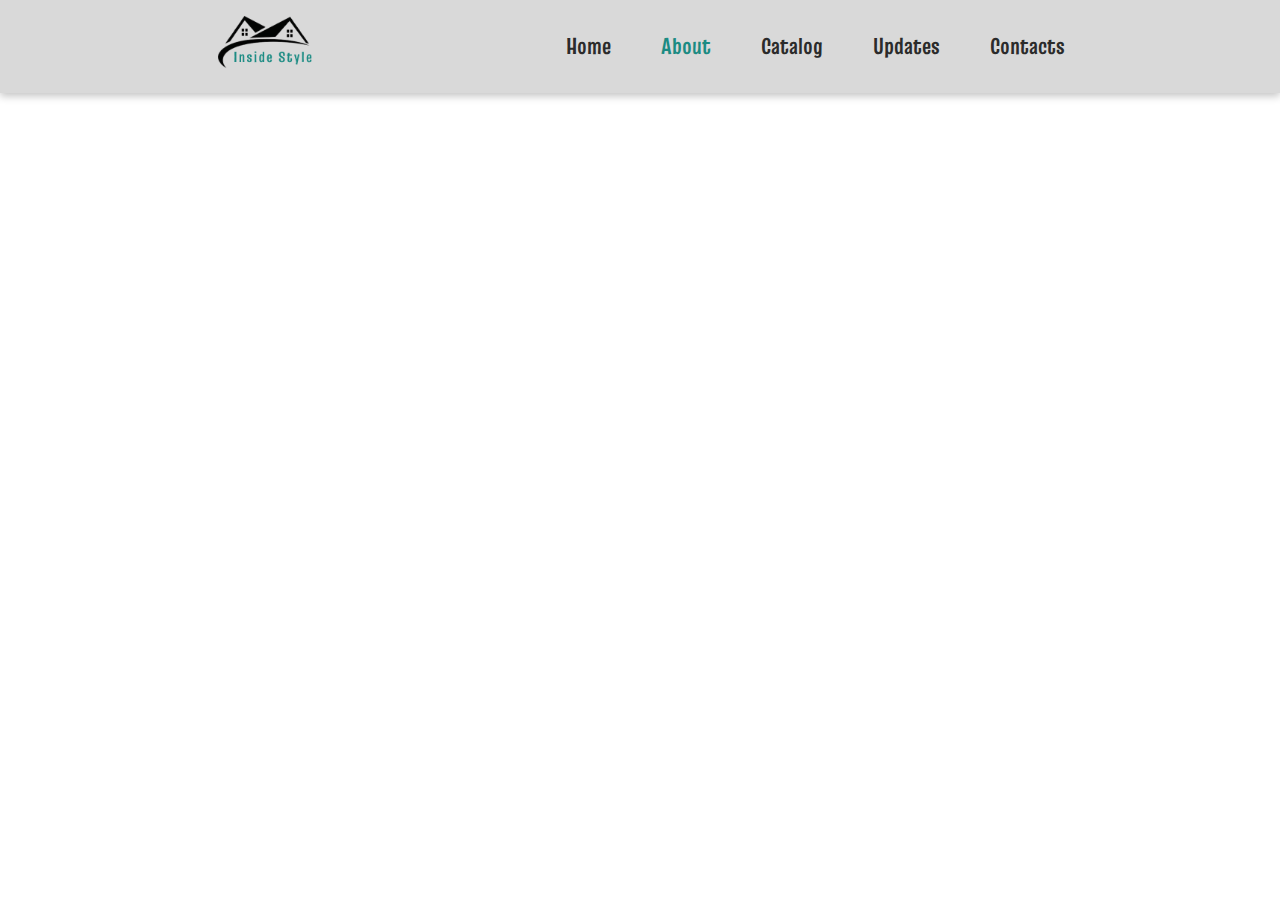
==== src/subpages/about.html @ ea39f128 "initial commit" ====
<!DOCTYPE html>
<html lang="en">
<head>
    <meta charset="UTF-8">
    <meta name="viewport" content="width=device-width, initial-scale=1.0">
    <link rel="stylesheet" href="../css/style.css">
    <link rel="preconnect" href="https://fonts.googleapis.com">
    <link rel="preconnect" href="https://fonts.gstatic.com" crossorigin>
    <link rel="shortcut icon" href="./src/img/LOGO.png">
    <link rel="stylesheet" href="https://cdnjs.cloudflare.com/ajax/libs/font-awesome/6.7.2/css/all.min.css">
    <title>Document</title>
</head>
<body>
    <!-------- HEADER ------->
    <header class="header">
        <div class="container">
            <div class="header_wrapper">
                <div class="branding">
                    <img src="../img/LOGO.png" alt="">
                </div>
                <div class="header_nav">
                    <ul>
                        <li><a href="../../index.html">Home</a></li>
                        <li><a href="about.html" class="active">About</a></li>
                        <li><a href="">Catalog</a></li>
                        <li><a href="">Updates</a></li>
                        <li><a href="">Contacts</a></li>
                    </ul>
                </div>
            </div>
        </div>
    </header>
</body>
</html>
---- src/css/style.css ----
@import url('https://fonts.googleapis.com/css2?family=Truculenta:opsz,wght@12..72,100..900&display=swap');
/* -------------RESETS------------- */
/* /Resets are used for overwriting default html tag properties/ */
:root {
    --font:"Truculenta", sans-serif;
    --dark: #2b2b2b;
    --light: #fff;
    --primary: #1b8b83;
    --secondary: #cfa584;
    --tertiary: #d9d9d9;
}
*{
    -webkit-box-sizing: border-box;
    -moz-box-sizing: border-box;
    box-sizing: border-box;
}
  *:before,
  *:after {
    -webkit-box-sizing: border-box;
    -moz-box-sizing: border-box;
    box-sizing: border-box;
}
html,
body,
div,
span,
applet,
object,
iframe,
h1,
h2,
h3,
h4,
h5,
h6,
p,
blockquote,
pre,
a,
abbr,
acronym,
address,
big,
cite,
code,
del,
dfn,
em,
font,
ins,
kbd,
q,
s,
samp,
small,
strike,
strong,
sub,
sup,
tt,
var,
dl,
dt,
dd,
ol,
ul,
li,
fieldset,
form,
label,
legend,
table,
caption,
tbody,
tfoot,
thead,
tr,
th,
td {
    border: 0;
    font-family: inherit;
    font-size: 100%;
    font-style: inherit;
    font-weight: inherit;
    margin: 0;
    outline: 0;
    padding: 0;
    vertical-align: baseline;
    scroll-behavior: smooth;
    scroll-padding-top: 5rem;
    list-style: none;
}
html {
    font-size: 62.5%;
    height: 100%;
}
body {
    color: var(--dark);
    font-family: var(--font);
    font-size: 1.6rem;
    overflow-x: hidden;
    line-height: 1.4;
    background-color: var(--brown);
}
table {
    border-collapse: collapse;
    border-spacing: 0;
}
article,
aside,
footer,
header,
nav,
section,
time {
    display: block;
}
a {
    text-decoration: none;
}
img {
    max-width: 100%;
}

.container {
    max-width: 120rem;
    padding: 0 1.5rem;
    margin: 0 auto;
}

/* ----------HEAD---------- */

.header {
    background: var(--tertiary);
    padding: 1rem 20rem;
    box-shadow: rgba(0, 0, 0, 0.24) 0px 3px 8px;
    position: relative;
}

.header img {
    width: 10rem;
}

.header .header_wrapper {
    display: flex;
    justify-content: space-between;
    align-items: center;
}


.header .header_nav ul{
    display: flex;
    gap: 5rem;
}

.header .header_nav ul li a{
    color: var(--dark);
    font-size: 2.3rem;
    font-weight: bold;
    transition: all 0.5s ease;
}

.header .header_nav ul li a:hover, 
.header .header_nav ul li .active {
    color: var(--primary);
    transition: all 0.5s ease;
}

/* ----------TOP---------- */
.top {
    background-color: var(--secondary);
    padding: 2rem 0;
    text-align: center;
}

.top  .top_text{
    color: var(--dark);
    line-height: 2rem;
}

.top .top_text small {
    font-weight: 200;
    letter-spacing: 0.5rem;
}

.top .top_text h4 {
    font-size: 2.5rem;
    font-weight: bold;
    max-width: 10rem;
    line-height: 2.5rem;
    letter-spacing: 0.5rem;
    margin: 0 auto;
}

/* ----------TOP---------- */
.homeBanner {
    padding: 5rem 0;
    background-color: var(--light);
}

.homeBanner .homeBanner_wrapper{
    display: flex;
    justify-content: space-between;
}

.homeBanner .homeBanner_text {
    max-width: 80rem;
}

.homeBanner .homeBanner_text--title li{
    font-size: 3rem;
    font-weight: bold;
}

.homeBanner .homeBanner_text--title li:first-child {
    color: var(--primary);
}

.homeBanner .homeBanner_text--title li:nth-child(2) {
    color: var(--secondary);
    margin-left: 4rem;
}

.homeBanner .homeBanner_text--title li:last-child {
    color: var(--primary);
    font-weight: 200;
}

.homeBanner .homeBanner_text--title li:last-child::before {
    content: " ";
    display: inline-block;
    background-color: var(--primary);
    height: 0.2rem;
    width: 7rem;
    position: relative;
    bottom: 1rem;
    right: 0.5rem;
}

.homeBanner .homeBanner_text p {
    margin: 2rem 0;
    max-width: 60rem;
}

.homeBanner .homeBanner_img {
    display: flex;
    gap: 3rem;
}

.homeBanner .homeBanner_img img:last-child {
    position: relative;
    top: 3rem;
}

/* ----------HOME ABOUT---------- */

.homeAbout {
    padding: 5rem 0;
    background-color: var(--dark);
    color: var(--light);
}

.homeAbout h2::before{
    content: " ";
    display: inline-block;
    background-color: var(--primary);
    height: 0.2rem;
    width: 90rem;
    position: relative;
    bottom: 1rem;
    right: 1rem;
}

.homeAbout h2 {
    font-size: 4rem;
    color: var(--primary);
    font-weight: bold;
}

.homeAbout .homeAbout_wrapper {
    display: flex;
    margin-top: 2rem;
    align-items: center;
    gap: 5rem;
}

.homeAbout .homeAbout_img {
    width: 100rem;
}

.homeAbout .homeAbout_text p {
    margin-bottom: 2rem;
}

/* ----------HOME CATALOG---------- */

.homeCatalog {
    padding: 5rem 0;
    background-color: var(--tertiary);
}

.homeCatalog h2 {
    font-size: 4rem;
    color: var(--primary);
    font-weight: bold;
}

.homeCatalog h2::after {
    content: " ";
    display: inline-block;
    background-color: var(--primary);
    height: 0.2rem;
    width: 80rem;
    position: relative;
    bottom: 1rem;
    left: 1rem;
}

.homeCatalog .homeCatalog_wrapper{
    margin-top: 2rem;
    display: flex;
    flex-wrap: wrap;
    gap: 3rem;
    justify-content: center;
}
/* ----------CTA---------- */
.cta {
    padding: 3rem;
    background-color: var(--primary);
    text-align: center;
}

.cta h3 {
    font-size: 4rem;
    font-weight: bold;
}

.cta p {
    margin: 1rem 0;
}

.footer {
    padding: 3rem 0;
    background-color: var(--dark);
    color: var(--light);
}

.footer_wrapper {
    display: flex;
    justify-content: space-between;
    align-items: center;
}

.footer_social {
    display: flex;
    gap: 2rem;
}

.footer .footer_social li a {
    color: var(--light);
    transition: all 0.5 ease;
}

.footer .footer_social li a:hover {
    color: var(--primary);
    transition: all 0.5 ease;
}

/* ----------ASSETS---------- */

.btn {
    display: inline-block;
    background-color: transparent;
    color: transparent;
    border: 1px solid transparent;
    padding: 1rem 2rem;
    border-radius: 2rem;
}

.btn-tertiary {
    background-color: var(--tertiary);
    color: var(--dark);
    font-weight: bold;
    box-shadow: rgba(0, 0, 0, 0.24) 0px 3px 8px;
}

.btn.btn-tertiary:hover{
    background-color: var(--primary);
    color: var(--light);
    transition: all 0.5s ease;
}

.card {
    background-color: var(--light);
    box-shadow: rgba(0, 0, 0, 0.24) 0px 3px 8px;
    max-width: 35rem;
}

.card img {
    width: 100%;
}

.card .card_details {
    padding: 2rem;
}
.card .card_details h4{
    font-size: 2.5rem;
    color: var(--secondary);
    font-weight: bold;
}

.card .card_details p {
    margin: 1rem 0;
}

.btn-nobg {
    color: var(--primary);
    transition: all 0.5s ease;
}

.btn-nobg:hover {
    color: var(--secondary);
    transition: all 0.5s ease;
}
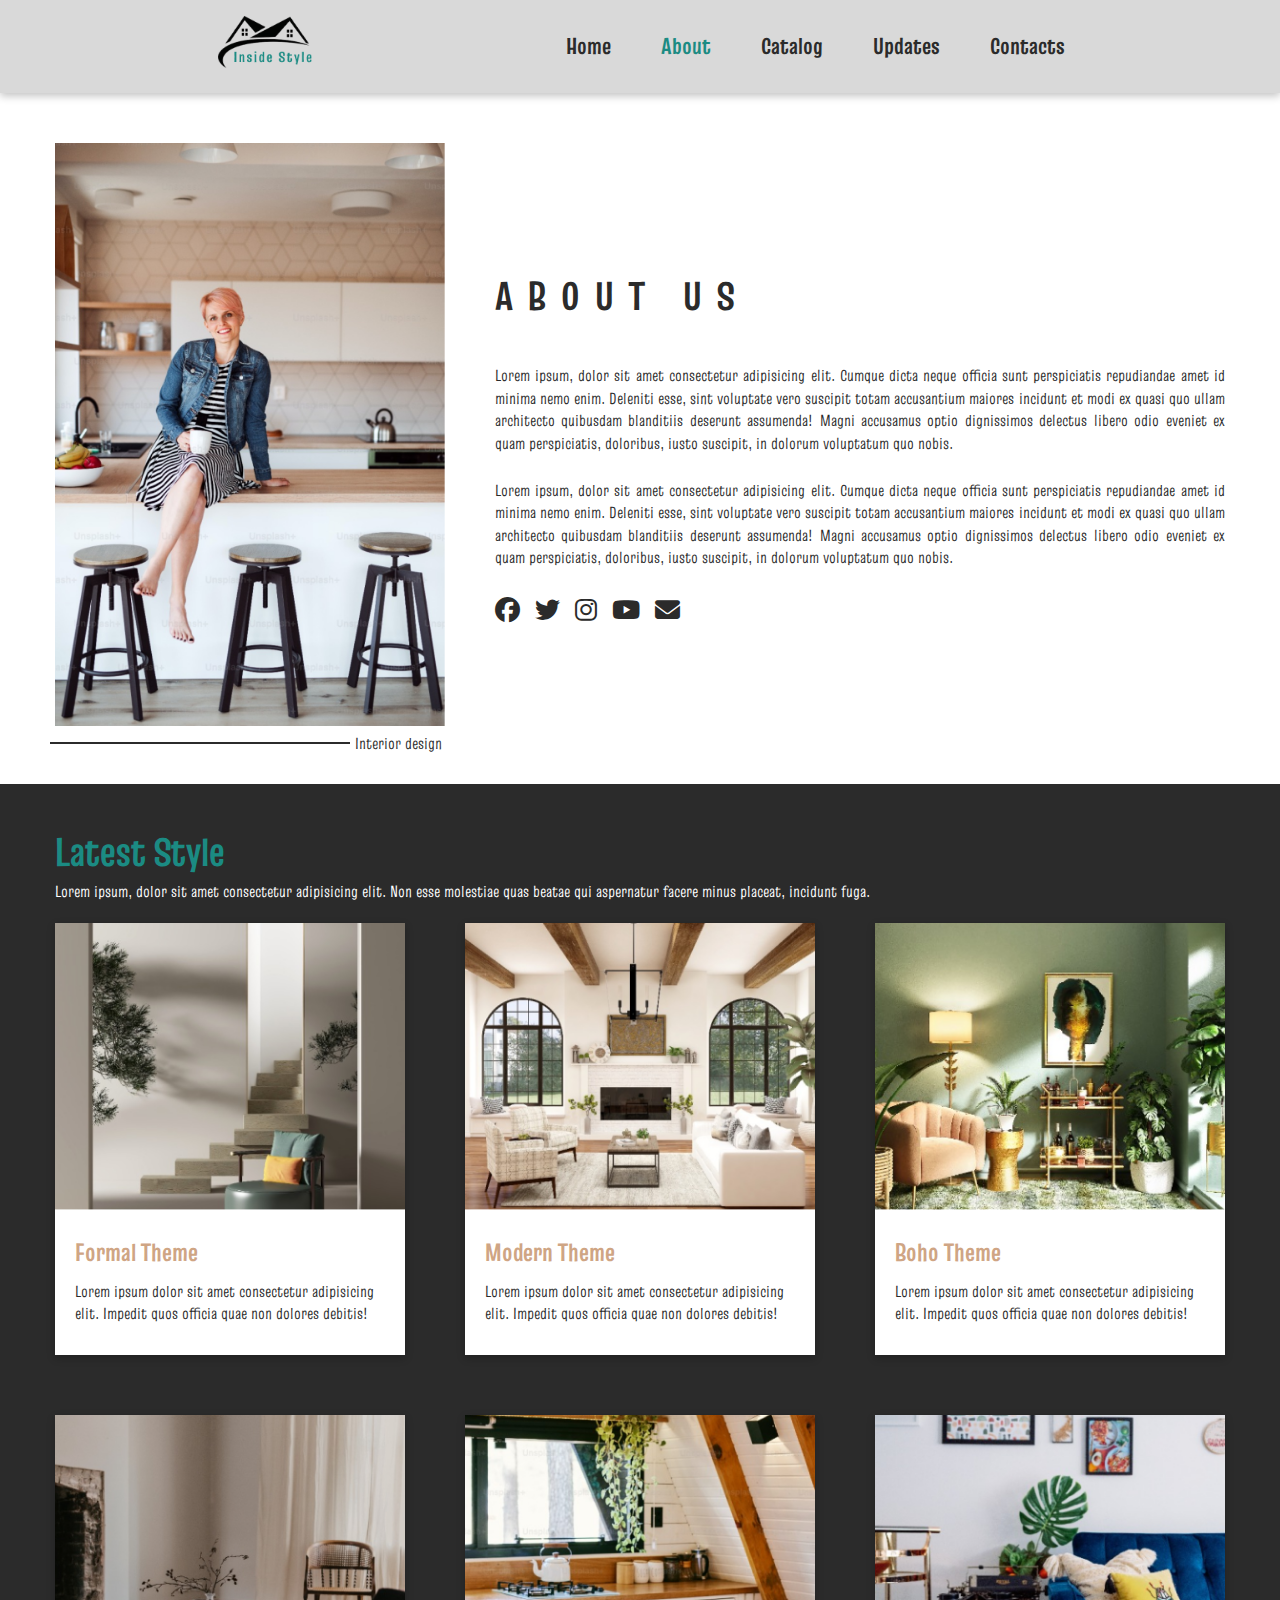
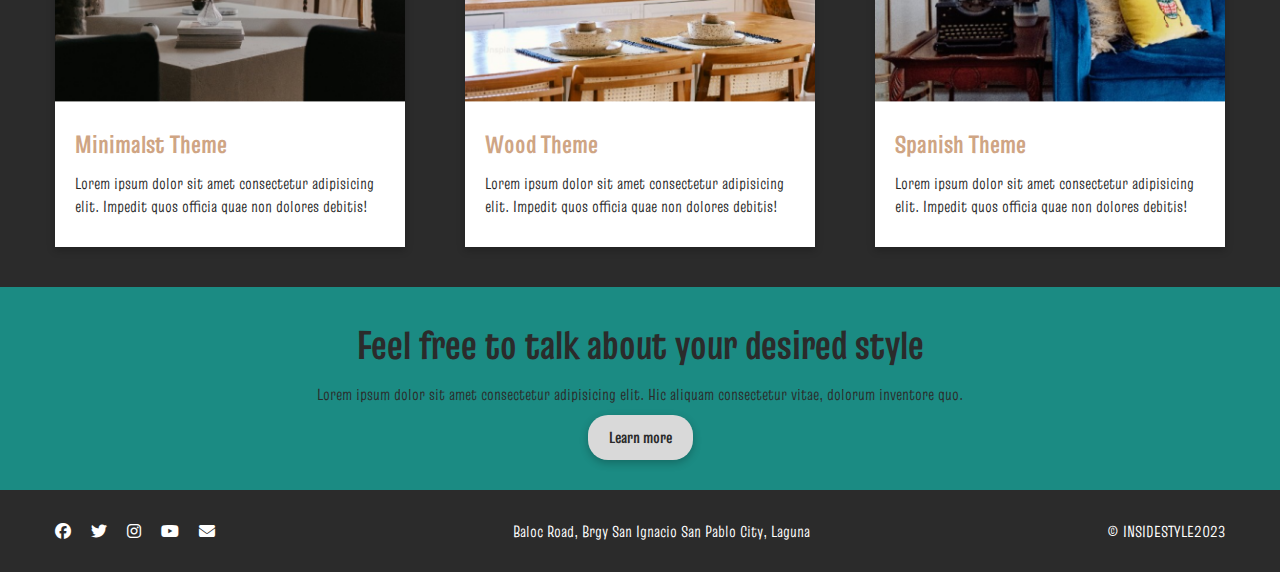
==== commit 5bf5371e: "about page" ====
--- a/src/subpages/about.html
+++ b/src/subpages/about.html
@@ -6,29 +6,154 @@
     <link rel="stylesheet" href="../css/style.css">
     <link rel="preconnect" href="https://fonts.googleapis.com">
     <link rel="preconnect" href="https://fonts.gstatic.com" crossorigin>
-    <link rel="shortcut icon" href="./src/img/LOGO.png">
+    <link rel="shortcut icon" href="../img/LOGO.png">
     <link rel="stylesheet" href="https://cdnjs.cloudflare.com/ajax/libs/font-awesome/6.7.2/css/all.min.css">
     <title>Document</title>
 </head>
 <body>
-    <!-------- HEADER ------->
-    <header class="header">
+<!-------- HEADER ------->
+<header class="header">
+    <div class="container">
+        <div class="header_wrapper">
+            <div class="branding">
+                <img src="../img/LOGO.png" alt="">
+            </div>
+            <div class="header_nav">
+                <ul>
+                    <li><a href="../../index.html">Home</a></li>
+                    <li><a href="about.html" class="active">About</a></li>
+                    <li><a href="">Catalog</a></li>
+                    <li><a href="">Updates</a></li>
+                    <li><a href="">Contacts</a></li>
+                </ul>
+            </div>
+        </div>
+    </div>
+</header>
+
+<section class="aboutBanner">
+    <div class="container">
+        <div class="about_wrapper">
+            <div class="about_group">
+                <img src="../img/about.png" alt="">
+                <small>Interior design</small>
+            </div>
+            <div class="about_text">
+                <h2>ABOUT US</h2>
+                <p>
+                    Lorem ipsum, dolor sit amet consectetur adipisicing elit. Cumque dicta neque officia sunt perspiciatis repudiandae amet id minima nemo enim. Deleniti esse, sint voluptate vero suscipit totam accusantium maiores incidunt et modi ex quasi quo ullam architecto quibusdam blanditiis deserunt assumenda! Magni accusamus optio dignissimos delectus libero odio eveniet ex quam perspiciatis, doloribus, iusto suscipit, in dolorum voluptatum quo nobis.
+                </p>
+                <p>
+                    Lorem ipsum, dolor sit amet consectetur adipisicing elit. Cumque dicta neque officia sunt perspiciatis repudiandae amet id minima nemo enim. Deleniti esse, sint voluptate vero suscipit totam accusantium maiores incidunt et modi ex quasi quo ullam architecto quibusdam blanditiis deserunt assumenda! Magni accusamus optio dignissimos delectus libero odio eveniet ex quam perspiciatis, doloribus, iusto suscipit, in dolorum voluptatum quo nobis.
+                </p>
+                <ul class="about_social">
+                    <li><a href=""><i class="fa-brands fa-facebook"></i></a></li>
+                    <li><a href=""><i class="fa-brands fa-twitter"></i></a></li>
+                    <li><a href=""><i class="fa-brands fa-instagram"></i></a></li>
+                    <li><a href=""><i class="fa-brands fa-youtube"></i></a></li>
+                    <li><a href=""><i class="fa-solid fa-envelope"></i></a></li>
+                </ul>
+            </div>
+
+        </div>
+    </div>
+</section>
+
+<!-------- STYLE ------->
+<section class="aboutLatest">
+    <container>
         <div class="container">
-            <div class="header_wrapper">
-                <div class="branding">
-                    <img src="../img/LOGO.png" alt="">
+            <h2>Latest Style</h2>
+            <small>
+                Lorem ipsum, dolor sit amet consectetur adipisicing elit. Non esse molestiae quas beatae qui aspernatur facere minus placeat, incidunt fuga.
+            </small>
+            <div class="aboutLatest_wrapper">
+                <div class="card">
+                    <img src="../img/latest-1.png" alt="">
+                    <div class="card_details">
+                        <h4>Formal Theme</h4>
+                        <p>
+                            Lorem ipsum dolor sit amet consectetur adipisicing elit. Impedit quos officia quae non dolores debitis!
+                        </p>
+                    </div>
                 </div>
-                <div class="header_nav">
-                    <ul>
-                        <li><a href="../../index.html">Home</a></li>
-                        <li><a href="about.html" class="active">About</a></li>
-                        <li><a href="">Catalog</a></li>
-                        <li><a href="">Updates</a></li>
-                        <li><a href="">Contacts</a></li>
-                    </ul>
+                <div class="card">
+                    <img src="../img/latest-2.png" alt="">
+                    <div class="card_details">
+                        <h4>Modern Theme</h4>
+                        <p>
+                            Lorem ipsum dolor sit amet consectetur adipisicing elit. Impedit quos officia quae non dolores debitis!
+                        </p>
+                    </div>
+                </div>
+                <div class="card">
+                    <img src="../img/latest-3.png" alt="">
+                    <div class="card_details">
+                        <h4>Boho Theme</h4>
+                        <p>
+                            Lorem ipsum dolor sit amet consectetur adipisicing elit. Impedit quos officia quae non dolores debitis!
+                        </p>
+                    </div>
+                </div>
+                <div class="card">
+                    <img src="../img/latest-4.png" alt="">
+                    <div class="card_details">
+                        <h4>Minimalst Theme</h4>
+                        <p>
+                            Lorem ipsum dolor sit amet consectetur adipisicing elit. Impedit quos officia quae non dolores debitis!
+                        </p>
+                    </div>
+                </div>
+                <div class="card">
+                    <img src="../img/latest-5.png" alt="">
+                    <div class="card_details">
+                        <h4>Wood Theme</h4>
+                        <p>
+                            Lorem ipsum dolor sit amet consectetur adipisicing elit. Impedit quos officia quae non dolores debitis!
+                        </p>
+                    </div>
+                </div>
+                <div class="card">
+                    <img src="../img/latest-6.png" alt="">
+                    <div class="card_details">
+                        <h4>Spanish Theme</h4>
+                        <p>
+                            Lorem ipsum dolor sit amet consectetur adipisicing elit. Impedit quos officia quae non dolores debitis!
+                        </p>
+                    </div>
                 </div>
             </div>
         </div>
-    </header>
+    </container>
+</section>
+
+
+<!-------- CTA ------->
+<section class="cta">
+    <div class="container">
+        <h3>Feel free to talk about your desired style</h3>
+        <p>
+            Lorem ipsum dolor sit amet consectetur adipisicing elit. Hic aliquam consectetur vitae, dolorum inventore quo.
+        </p>
+        <a href=" " class="btn btn-tertiary">Learn more</a>
+    </div>
+</section>
+
+<!-------- FOOTER ------->
+<footer class="footer">
+    <div class="container">
+        <div class="footer_wrapper">
+            <ul class="footer_social">
+                <li><a href=""><i class="fa-brands fa-facebook"></i></a></li>
+                <li><a href=""><i class="fa-brands fa-twitter"></i></a></li>
+                <li><a href=""><i class="fa-brands fa-instagram"></i></a></li>
+                <li><a href=""><i class="fa-brands fa-youtube"></i></a></li>
+                <li><a href=""><i class="fa-solid fa-envelope"></i></a></li>
+            </ul>
+            <p>Baloc Road, Brgy San Ignacio San Pablo City, Laguna</p>
+            <p>&copy; INSIDESTYLE2023</p>
+        </div>
+    </div>
+</footer>
 </body>
 </html>--- a/src/css/style.css
+++ b/src/css/style.css
@@ -323,6 +323,86 @@
     gap: 3rem;
     justify-content: center;
 }
+
+/* ----------ABOUT PAGE---------- */
+
+.aboutBanner {
+    padding: 3rem 0;
+    background-color: var(--light);
+    color: var(--dark);
+}
+
+.aboutBanner .about_group img {
+    width: 100rem;
+}
+
+.aboutBanner .about_wrapper {
+    display: flex;
+    margin-top: 2rem;
+    align-items: center;
+    gap: 5rem;
+}
+
+.aboutBanner .about_text h2 {
+    font-size: 4rem;
+    font-weight: bold;
+    letter-spacing: 1.5rem;
+    margin-bottom: 4rem;
+}
+
+.aboutBanner .about_text p {
+    margin-bottom: 2.5rem;
+    text-align: justify;
+}
+
+.about_social {
+    display: flex;
+    gap: 1.5rem;
+    font-size: 2.5rem;
+}
+
+.about_social li a {
+    color: var(--dark);
+}
+
+.aboutBanner .about_group small::before{
+    content: " ";
+    display: inline-block;
+    background-color: var(--dark);
+    height: 0.2rem;
+    width: 30rem;
+    position: relative;
+    bottom: 0.5rem;
+    right: 0.5rem;
+}
+
+/* ----------ABOUT LATEST---------- */
+
+.aboutLatest {
+    padding: 4rem 0;
+    background-color: var(--dark);
+}
+
+.aboutLatest h2 {
+    font-size: 4rem;
+    color: var(--primary);
+    font-weight: bold;
+}
+
+.aboutLatest small {
+    color: var(--light);
+    margin-bottom: 2rem;
+}
+
+.aboutLatest .aboutLatest_wrapper{
+    margin-top: 2rem;
+    display: flex;
+    flex-wrap: wrap;
+    gap: 6rem;
+    justify-content: center;
+}
+
+
 /* ----------CTA---------- */
 .cta {
     padding: 3rem;
@@ -365,6 +445,7 @@
     color: var(--primary);
     transition: all 0.5 ease;
 }
+
 
 /* ----------ASSETS---------- */
 
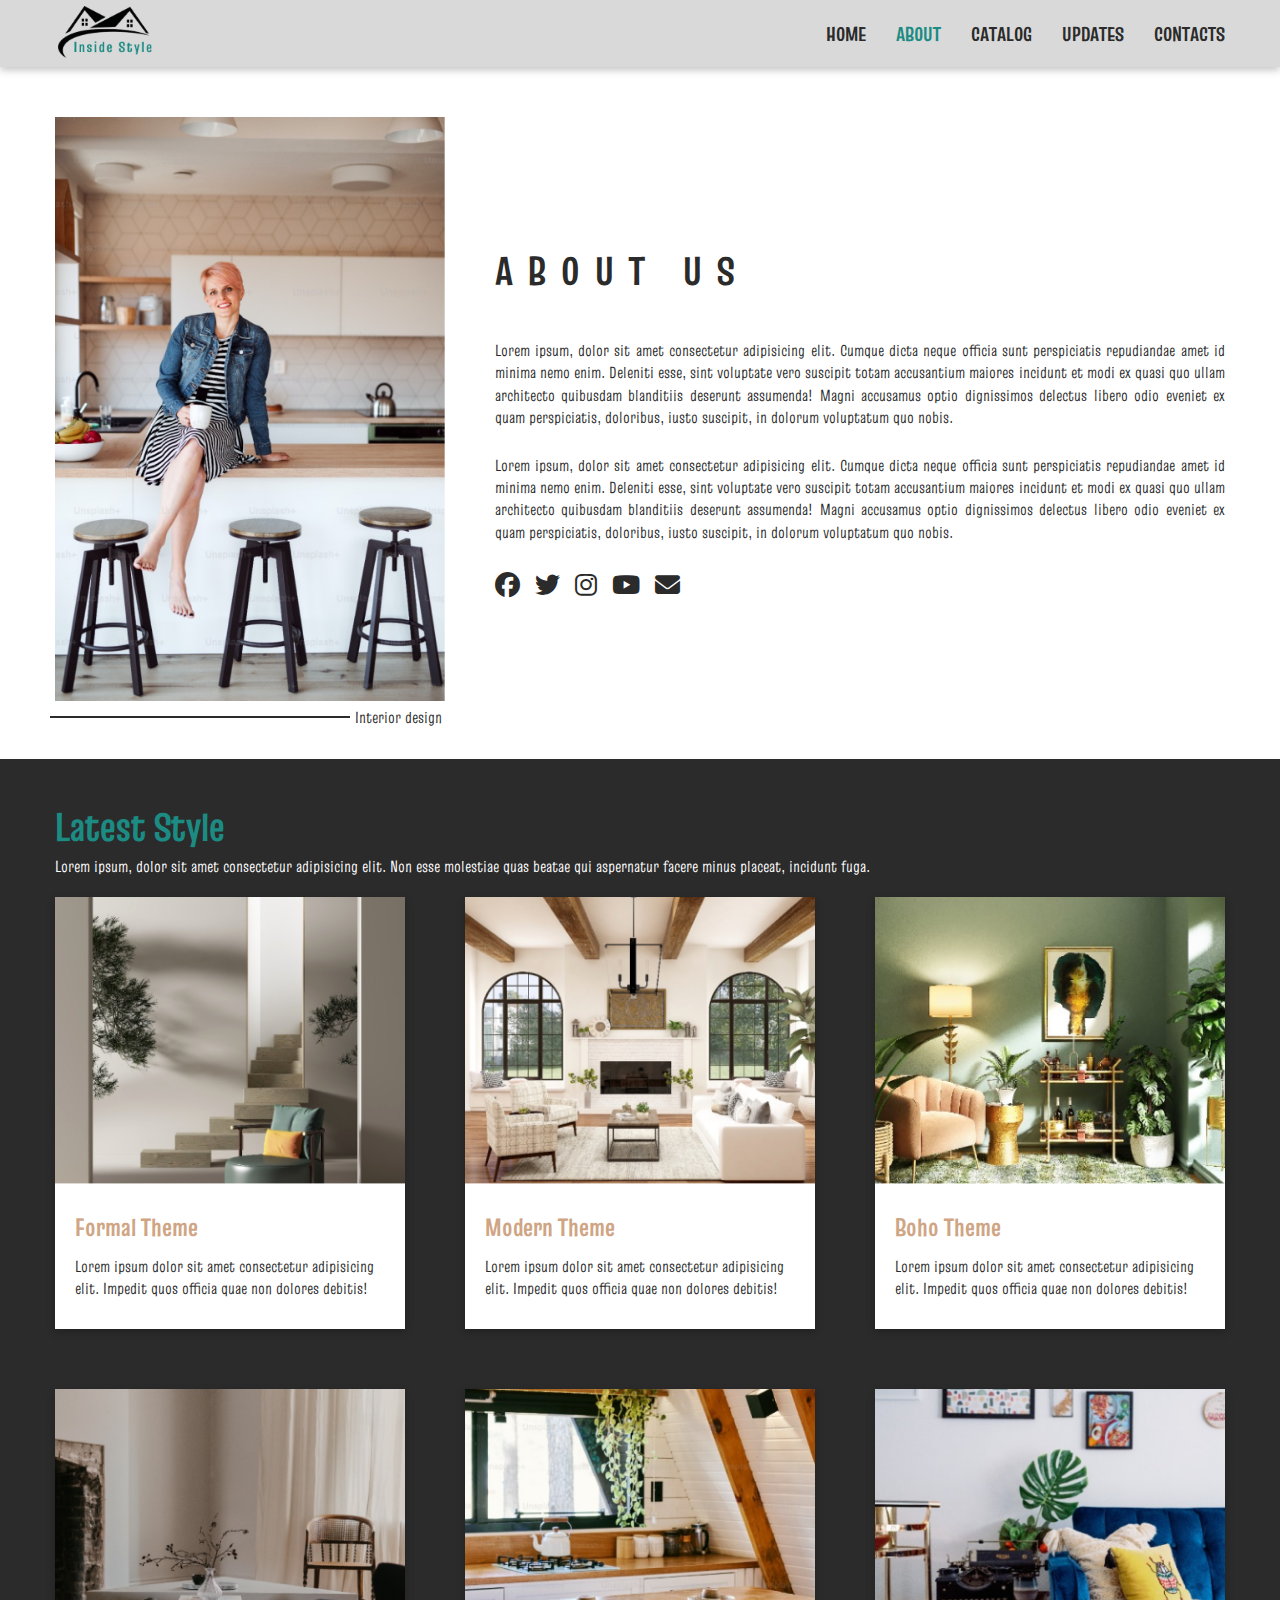
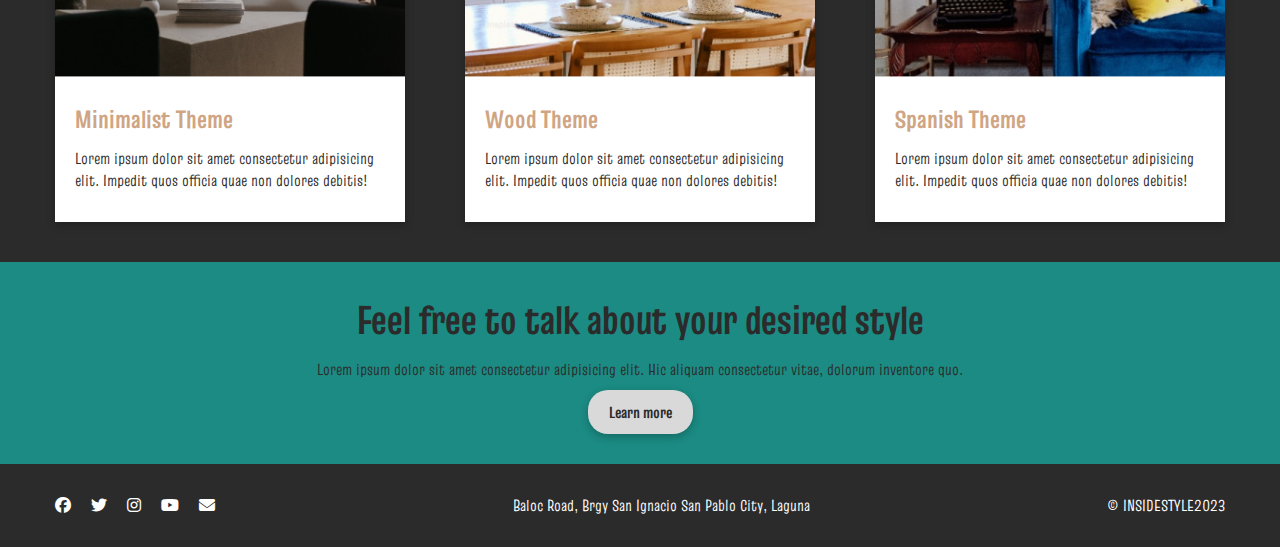
==== commit 4da92519: "mobile v1" ====
--- a/src/subpages/about.html
+++ b/src/subpages/about.html
@@ -11,26 +11,29 @@
     <title>Document</title>
 </head>
 <body>
+
 <!-------- HEADER ------->
 <header class="header">
-    <div class="container">
+    <div class="container"> 
         <div class="header_wrapper">
-            <div class="branding">
-                <img src="../img/LOGO.png" alt="">
-            </div>
-            <div class="header_nav">
-                <ul>
-                    <li><a href="../../index.html">Home</a></li>
-                    <li><a href="about.html" class="active">About</a></li>
-                    <li><a href="">Catalog</a></li>
-                    <li><a href="">Updates</a></li>
-                    <li><a href="">Contacts</a></li>
-                </ul>
+            <img src="../img/LOGO.png" alt="LOGO"/>
+            <ul class="header_nav">
+                <li><a href="../../index.html" class="homenav">HOME</a></li>
+                <li><a href="about.html" class="active">ABOUT</a></li>
+                <li><a href="" class="catalognav">CATALOG</a></li>
+                <li><a href="" class="updatesnav">UPDATES</a></li>
+                <li><a href="" class="contactnav">CONTACTS</a></li>
+            </ul>
+            <div class="toggle_menu">
+                <span></span>
+                <span></span>
+                <span></span>
             </div>
         </div>
     </div>
 </header>
 
+<!-------- ABOUT BANNER ------->
 <section class="aboutBanner">
     <div class="container">
         <div class="about_wrapper">
@@ -98,7 +101,7 @@
                 <div class="card">
                     <img src="../img/latest-4.png" alt="">
                     <div class="card_details">
-                        <h4>Minimalst Theme</h4>
+                        <h4>Minimalist Theme</h4>
                         <p>
                             Lorem ipsum dolor sit amet consectetur adipisicing elit. Impedit quos officia quae non dolores debitis!
                         </p>
@@ -127,7 +130,6 @@
     </container>
 </section>
 
-
 <!-------- CTA ------->
 <section class="cta">
     <div class="container">
@@ -155,5 +157,7 @@
         </div>
     </div>
 </footer>
+
+<script src="../js/script.js"></script>
 </body>
 </html>--- a/src/css/style.css
+++ b/src/css/style.css
@@ -131,39 +131,127 @@
 /* ----------HEAD---------- */
 
 .header {
-    background: var(--tertiary);
-    padding: 1rem 20rem;
+    background-color: var(--tertiary);
     box-shadow: rgba(0, 0, 0, 0.24) 0px 3px 8px;
     position: relative;
 }
 
+.header .header_wrapper {
+    display: flex;
+    justify-content: space-between;
+    align-items: center;
+}
+
 .header img {
     width: 10rem;
 }
 
-.header .header_wrapper {
-    display: flex;
-    justify-content: space-between;
-    align-items: center;
-}
-
-
-.header .header_nav ul{
-    display: flex;
-    gap: 5rem;
-}
-
-.header .header_nav ul li a{
+.header .header_nav {
+    display: flex;
+    gap: 3rem;
+}
+
+.header .header_nav li a {
     color: var(--dark);
-    font-size: 2.3rem;
-    font-weight: bold;
+    font-weight: bold;
+    font-size: 2rem;
+    transition: all .5s ease;
+}
+
+.header .header_nav li a:hover,
+.header .header_nav li a.active {
+    color: var(--primary);
+    transition: all .5s ease;
+}
+
+.header .toggle_menu{
+    display:none;
+}
+
+/* -------header - mobile---- */
+.header .toggle_menu span{
+    width: 3rem;
+    height: 0.3rem;
+    border: 1px solid var(--primary);
+    border-radius: 1rem;
+    background-color: var(--primary);
     transition: all 0.5s ease;
 }
 
-.header .header_nav ul li a:hover, 
-.header .header_nav ul li .active {
-    color: var(--primary);
-    transition: all 0.5s ease;
+@media screen and (max-width: 520px) {
+    .header {
+        position: fixed;
+        width: 100%;
+        left: 0;
+        background-color: var(--tertiary);
+        z-index: 999;
+    }
+
+    .header .toggle_menu{
+        display: flex;
+        flex-direction: column;
+        gap: 0.5rem;
+    }       
+    .header .header_nav{
+        display: flex;
+        flex-direction: column;
+        position: fixed;
+        background-color: var(--tertiary);
+        width: 50%;
+        height: 100vh;
+        padding: 3rem;
+        top: 0;
+        right: -100%;
+        margin-top: 6rem;
+        z-index: 99;
+        transition: all 0.5s ease;
+    }
+
+    .header .header_nav.open{
+        display: flex;
+        flex-direction: column;
+        position: fixed;
+        background-color: var(--tertiary);
+        width: 50%;
+        height: 100vh;
+        padding: 3rem;
+        top: 0;
+        right: 0;
+        margin-top: 6rem;
+        z-index: 99;
+        transition: all 0.5s ease;
+    }
+
+
+    .header .toggle_menu.open span:first-child {
+        transform: translate(0, 10px) rotate(225deg);
+        transition: all 0.5s ease;
+    }
+
+    .header .toggle_menu.open span:nth-child(2) {
+        opacity: 0;
+        transition: all 0.5s ease;
+    }
+
+    .header .toggle_menu.open span:last-child {
+        transform: translate(0, -6px) rotate(-225deg);
+        transition: all 0.5s ease;
+    }
+
+    .backDrop {
+        display: none;
+    }
+
+    .backDrop.open {
+        display: block;
+        background-color: rgba(0, 0, 0, 0.7);
+        position: fixed;
+        left: 0;
+        top: 0;
+        width: 100%;
+        height: 100%;
+        z-index: 99;
+    }
 }
 
 /* ----------TOP---------- */
@@ -192,7 +280,7 @@
     margin: 0 auto;
 }
 
-/* ----------TOP---------- */
+/* ----------HOME BANNER---------- */
 .homeBanner {
     padding: 5rem 0;
     background-color: var(--light);
@@ -404,6 +492,7 @@
 
 
 /* ----------CTA---------- */
+
 .cta {
     padding: 3rem;
     background-color: var(--primary);
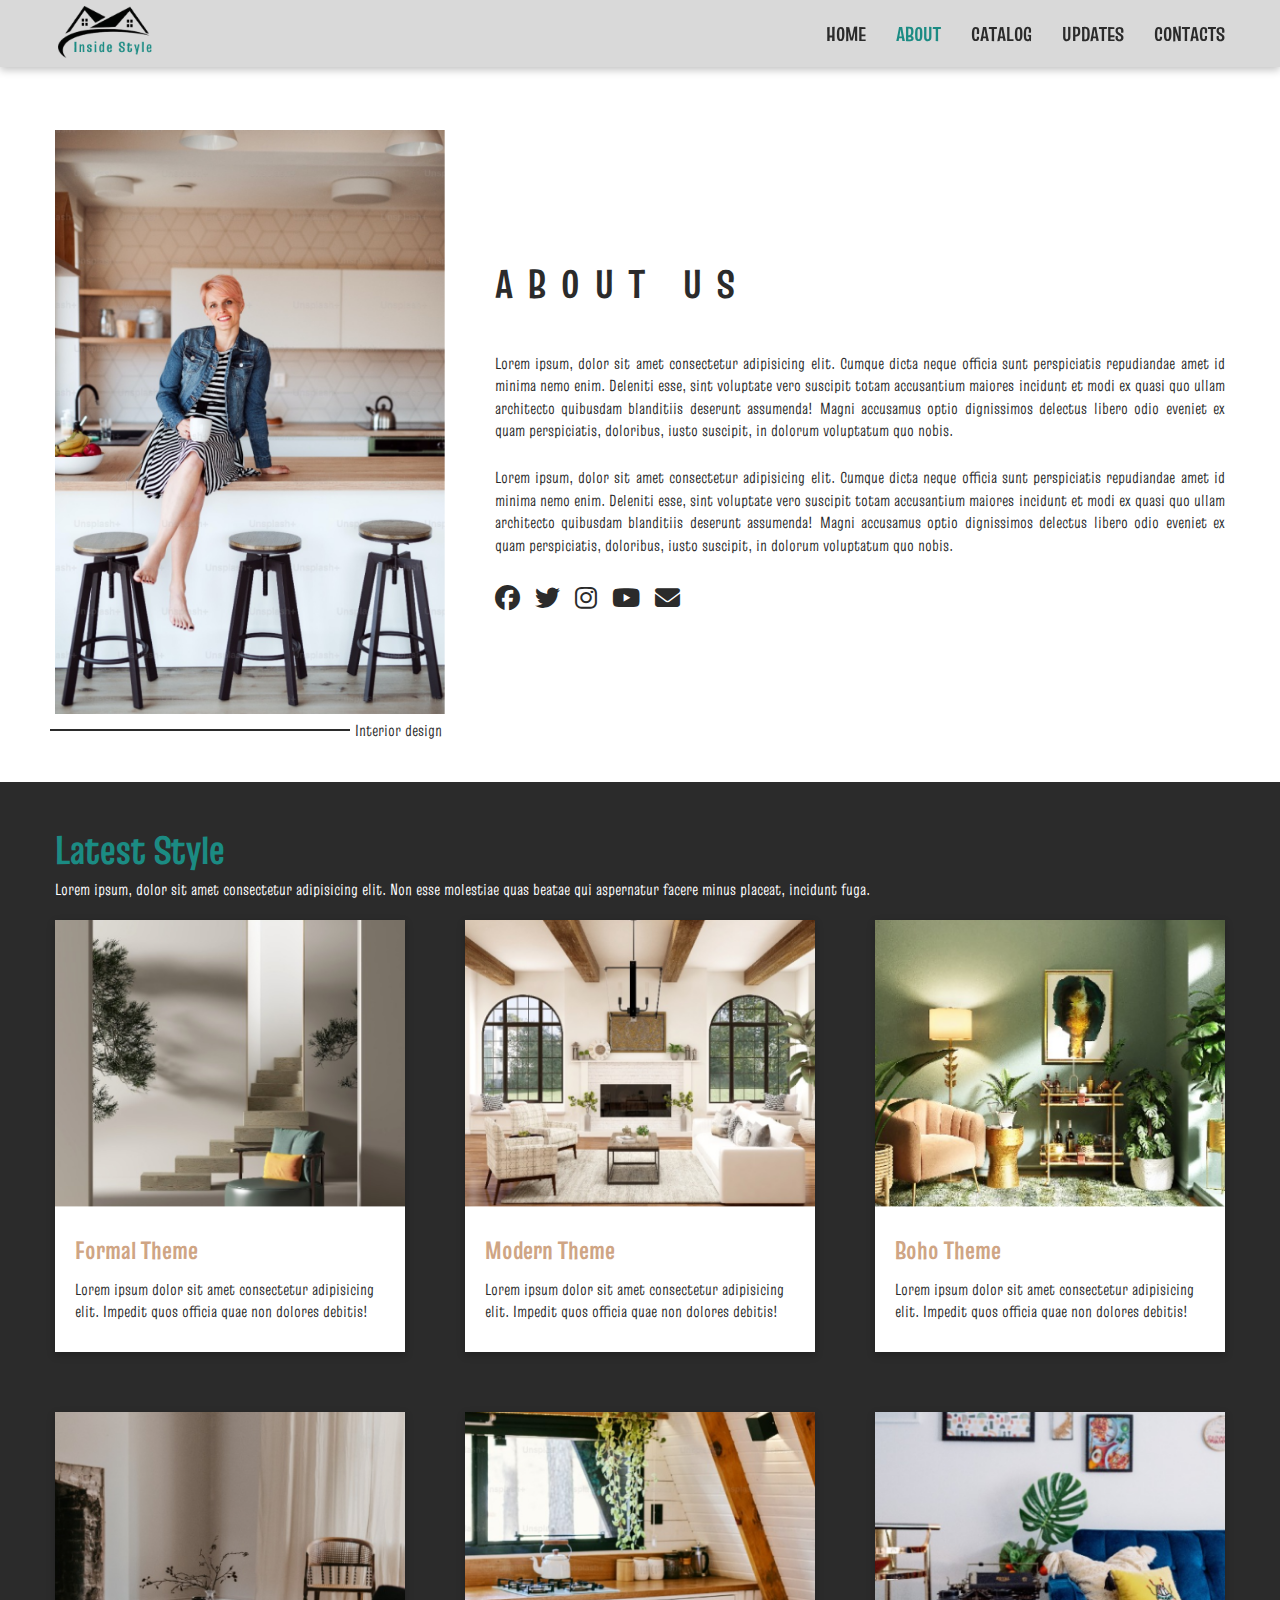
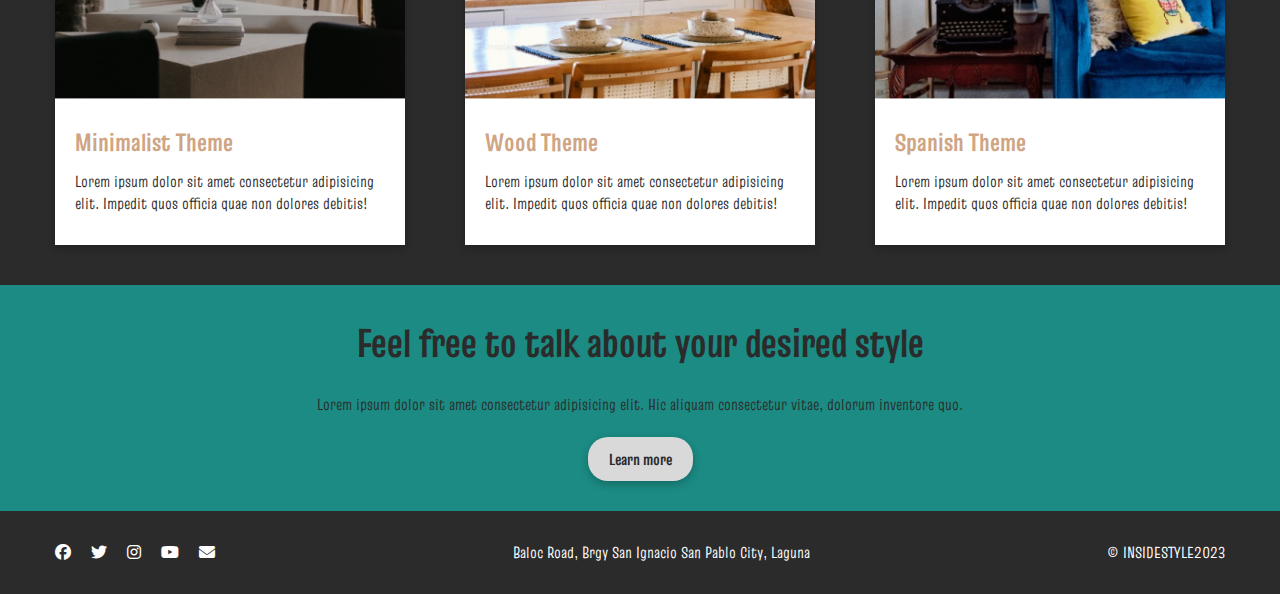
==== commit be512cc6: "mobile view" ====
--- a/src/subpages/about.html
+++ b/src/subpages/about.html
@@ -32,6 +32,7 @@
         </div>
     </div>
 </header>
+<div class="backDrop"></div>
 
 <!-------- ABOUT BANNER ------->
 <section class="aboutBanner">
--- a/src/css/style.css
+++ b/src/css/style.css
@@ -133,7 +133,9 @@
 .header {
     background-color: var(--tertiary);
     box-shadow: rgba(0, 0, 0, 0.24) 0px 3px 8px;
-    position: relative;
+    position: fixed;
+    width: 100%;
+    z-index: 999;
 }
 
 .header .header_wrapper {
@@ -239,25 +241,34 @@
     }
 
     .backDrop {
-        display: none;
+        display: block;
+        background-color: rgba(0, 0, 0, 0.7);
+        position: fixed;
+        opacity: 0%;
+        width: 100%;
+        height: 100%;
+        z-index: 99;
+        transition: all 0.5s ease;
     }
 
     .backDrop.open {
         display: block;
         background-color: rgba(0, 0, 0, 0.7);
         position: fixed;
+        opacity: 100%;
         left: 0;
         top: 0;
         width: 100%;
         height: 100%;
         z-index: 99;
+        transition: all 0.5s ease;
     }
 }
 
 /* ----------TOP---------- */
 .top {
     background-color: var(--secondary);
-    padding: 2rem 0;
+    padding: 10rem 0 3.2rem 0;
     text-align: center;
 }
 
@@ -296,7 +307,7 @@
 }
 
 .homeBanner .homeBanner_text--title li{
-    font-size: 3rem;
+    font-size: 5rem;
     font-weight: bold;
 }
 
@@ -306,7 +317,7 @@
 
 .homeBanner .homeBanner_text--title li:nth-child(2) {
     color: var(--secondary);
-    margin-left: 4rem;
+    margin-left: 6rem;
 }
 
 .homeBanner .homeBanner_text--title li:last-child {
@@ -319,7 +330,7 @@
     display: inline-block;
     background-color: var(--primary);
     height: 0.2rem;
-    width: 7rem;
+    width: 11.5rem;
     position: relative;
     bottom: 1rem;
     right: 0.5rem;
@@ -333,11 +344,59 @@
 .homeBanner .homeBanner_img {
     display: flex;
     gap: 3rem;
+
 }
 
 .homeBanner .homeBanner_img img:last-child {
     position: relative;
     top: 3rem;
+}
+
+/* ----------HOME BANNER MOBILE---------- */
+
+@media screen and (max-width: 520px) {
+    .homeBanner .homeBanner_img{
+        display: none;
+    }
+
+    .homeBanner .homeBanner_text {
+        margin: 0rem 3rem;
+        text-align: center;
+    }
+    
+    .homeBanner .homeBanner_text--title li:nth-child(2) {
+        margin: 0 auto;
+        text-align: center;
+    }
+    
+    .homeBanner .homeBanner_text--title li:first-child {
+        margin: 0 auto;
+        text-align: center;
+    }
+
+    .homeBanner .homeBanner_text--title li:last-child::after {
+        content: " ";
+        display: inline-block;
+        background-color: var(--primary);
+        height: 0.2rem;
+        width: 7rem;
+        position: relative;
+        bottom: 1rem;
+        left: 0.5rem;
+    }
+
+    .homeBanner .homeBanner_text--title li:last-child::before {
+        content: " ";
+        display: inline-block;
+        background-color: var(--primary);
+        height: 0.2rem;
+        width: 7rem;
+        position: relative;
+        bottom: 1rem;
+        right: 0.5rem;
+    }
+
+
 }
 
 /* ----------HOME ABOUT---------- */
@@ -380,6 +439,47 @@
     margin-bottom: 2rem;
 }
 
+/* ----------HOME ABOUT MOBILE---------- */
+
+@media screen and (max-width: 520px) {
+    .homeAbout .homeAbout_img {
+        display: none;
+    }
+
+    .homeAbout .homeAbout_text {
+        margin: 0rem 3rem;
+        text-align: justify;
+    }
+
+    .homeAbout h2{
+        text-align: center;
+        margin: 0 auto;
+        padding-bottom: 3rem
+    }
+
+    .homeAbout h2::before{
+        content: " ";
+        display: inline-block;
+        background-color: var(--primary);
+        height: 0.2rem;
+        width: 7rem;
+        position: relative;
+        bottom: 1rem;
+        right: 1rem;
+    }
+
+    .homeAbout h2::after{
+        content: " ";
+        display: inline-block;
+        background-color: var(--primary);
+        height: 0.2rem;
+        width: 7rem;
+        position: relative;
+        bottom: 1rem;
+        left: 1rem;
+    }
+}
+
 /* ----------HOME CATALOG---------- */
 
 .homeCatalog {
@@ -412,10 +512,42 @@
     justify-content: center;
 }
 
+/* ----------CATALOG MOBILE---------- */
+
+@media screen and (max-width: 520px) {
+    .homeCatalog h2 {
+        text-align: center;
+        margin: 0 auto;
+        padding-bottom: 3rem;
+    }
+    
+    .homeCatalog h2::after {
+        content: " ";
+        display: inline-block;
+        background-color: var(--primary);
+        height: 0.2rem;
+        width: 16rem;
+        position: relative;
+        bottom: 1rem;
+        left: 1rem;
+    }
+
+    .homeCatalog h2::before {
+        content: " ";
+        display: inline-block;
+        background-color: var(--primary);
+        height: 0.2rem;
+        width: 15rem;
+        position: relative;
+        bottom: 1rem;
+        right: 1rem;
+    }
+} 
+
 /* ----------ABOUT PAGE---------- */
 
 .aboutBanner {
-    padding: 3rem 0;
+    padding: 11rem 0 4rem 0;
     background-color: var(--light);
     color: var(--dark);
 }
@@ -464,7 +596,34 @@
     right: 0.5rem;
 }
 
-/* ----------ABOUT LATEST---------- */
+/* ----------ABOUT PAGE MOBILE---------- */
+
+@media screen and (max-width: 520px) {
+    .aboutBanner .about_group img,
+    .aboutBanner .about_group small {
+        display: none;
+    }
+
+    .aboutBanner .about_wrapper{
+        text-align: center;
+        margin: 0 2.5rem;
+        gap: 0;
+    }
+
+    .aboutBanner .about_wrapper .about_social {
+        display: flex;
+        justify-content: center;
+    }
+
+
+    .aboutLatest h2, small {
+        text-align: justify;
+        margin: 0 auto;
+    }
+
+}
+
+/* ----------ABOUT PAGE LATEST---------- */
 
 .aboutLatest {
     padding: 4rem 0;
@@ -505,8 +664,10 @@
 }
 
 .cta p {
-    margin: 1rem 0;
-}
+    margin: 2.2rem 0;
+}
+
+/* ----------FOOTER---------- */
 
 .footer {
     padding: 3rem 0;
@@ -533,6 +694,19 @@
 .footer .footer_social li a:hover {
     color: var(--primary);
     transition: all 0.5 ease;
+}
+
+/* ----------FOOTER MOBILE---------- */
+
+@media screen and (max-width: 520px){
+    .footer_wrapper {
+        display: flex;
+        justify-content: center;
+        align-items: center;
+        flex-direction: column;
+        gap: 2rem;
+        padding-bottom: 2.5rem;
+    }
 }
 
 
@@ -591,4 +765,10 @@
 .btn-nobg:hover {
     color: var(--secondary);
     transition: all 0.5s ease;
+}
+
+@media screen and (max-width: 520px) { 
+    .btn {
+        width: 100%;
+    }
 }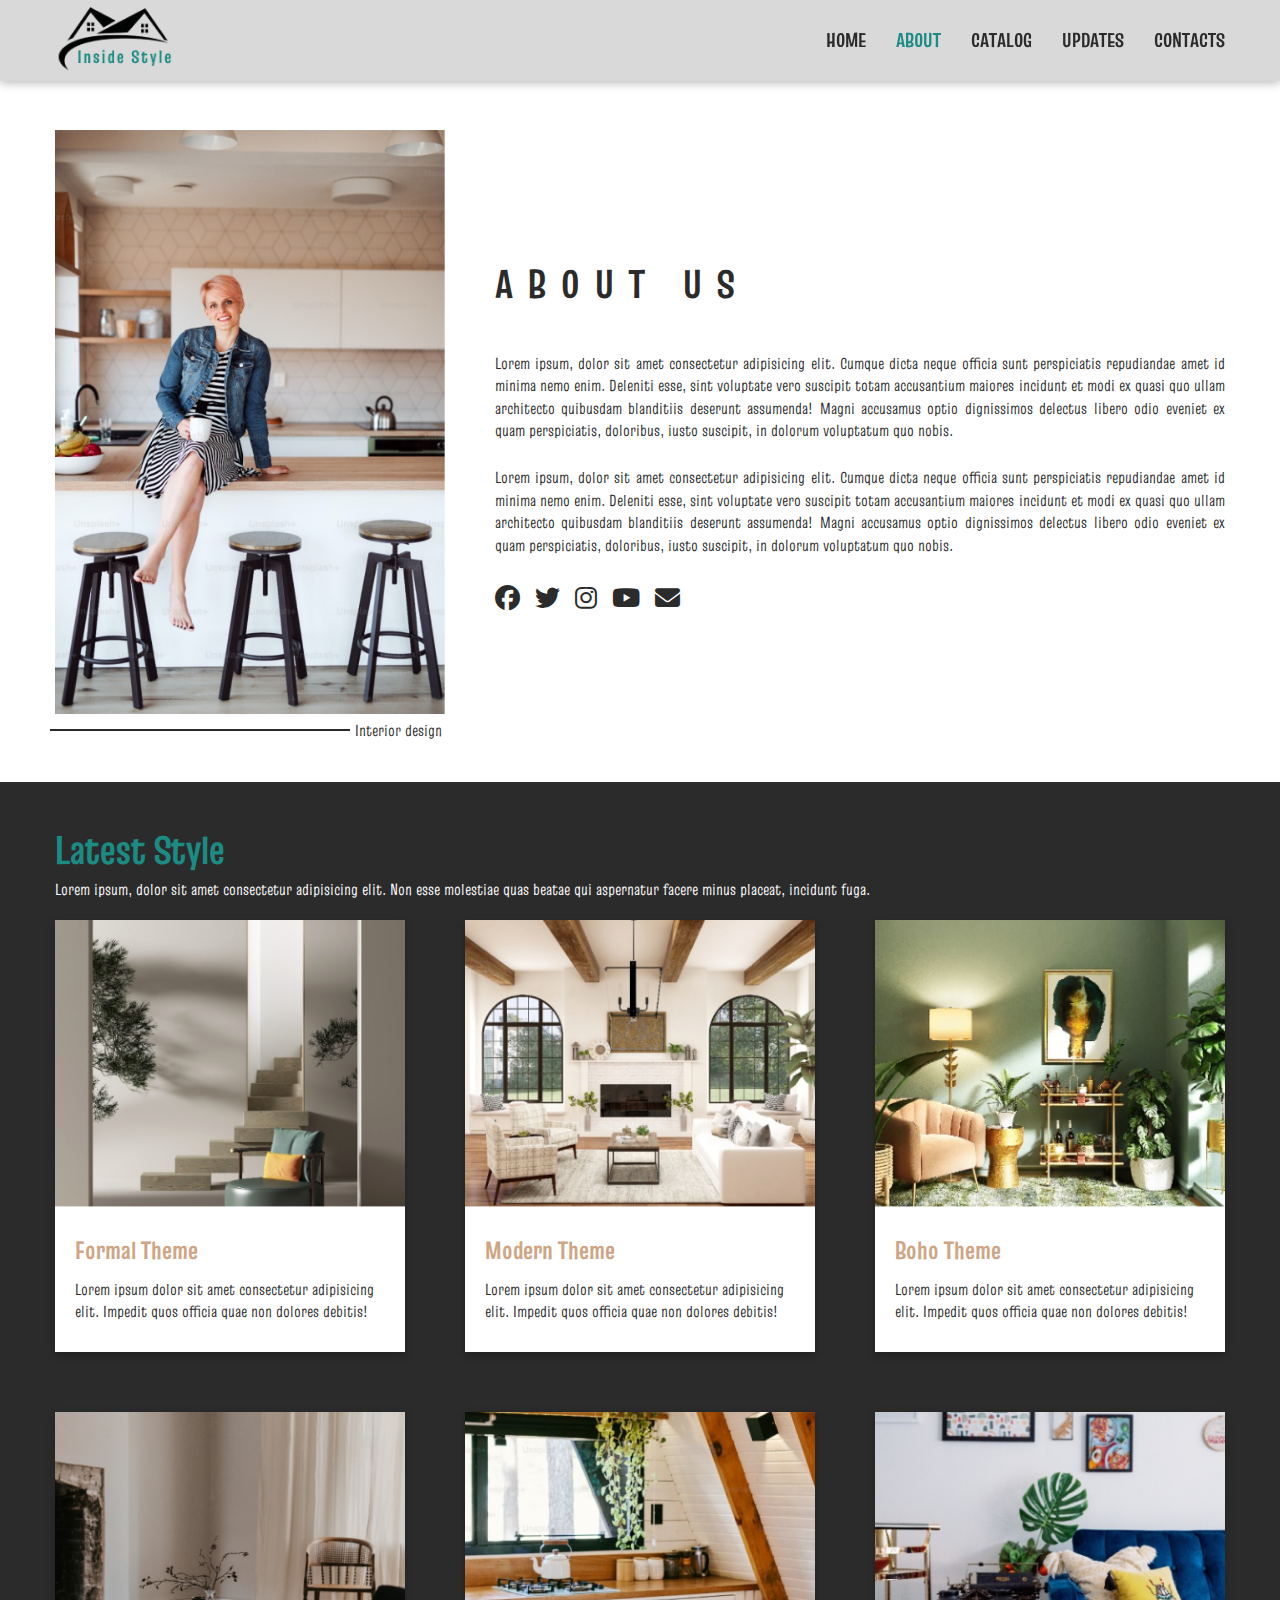
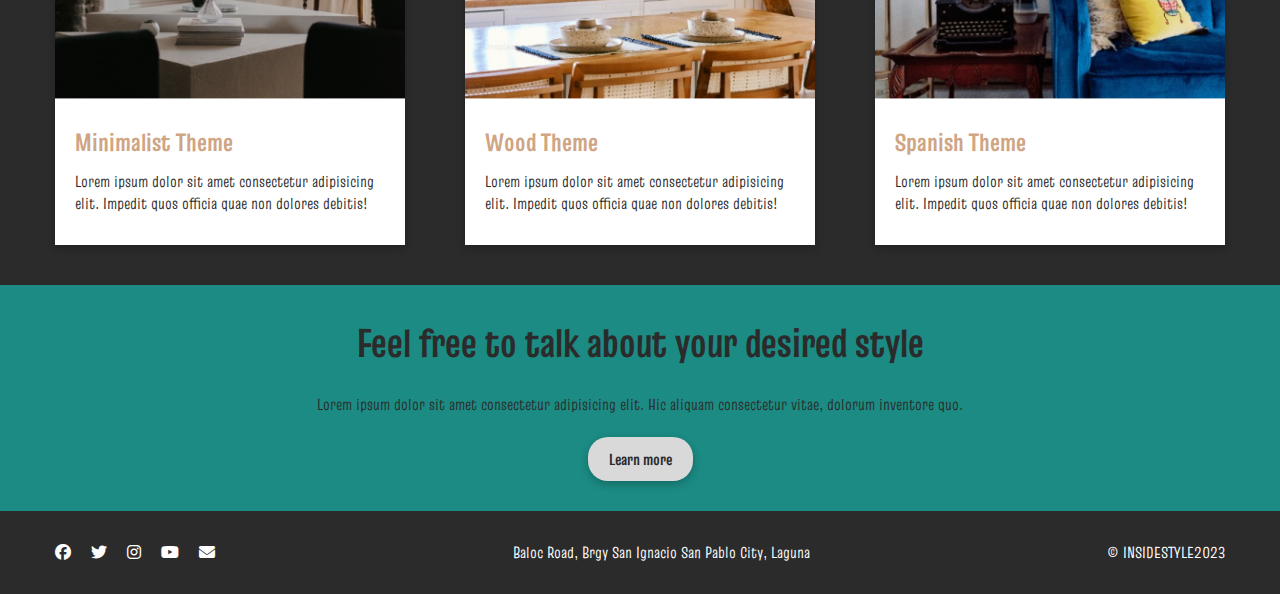
==== commit e631c87a: "navs/mobile" ====
--- a/src/subpages/about.html
+++ b/src/subpages/about.html
@@ -18,11 +18,11 @@
         <div class="header_wrapper">
             <img src="../img/LOGO.png" alt="LOGO"/>
             <ul class="header_nav">
-                <li><a href="../../index.html" class="homenav">HOME</a></li>
+                <li><a href="../../index.html">HOME</a></li>
                 <li><a href="about.html" class="active">ABOUT</a></li>
-                <li><a href="" class="catalognav">CATALOG</a></li>
-                <li><a href="" class="updatesnav">UPDATES</a></li>
-                <li><a href="" class="contactnav">CONTACTS</a></li>
+                <li><a href="catalog.html">CATALOG</a></li>
+                <li><a href="updates.html">UPDATES</a></li>
+                <li><a href="contacts.html">CONTACTS</a></li>
             </ul>
             <div class="toggle_menu">
                 <span></span>
--- a/src/css/style.css
+++ b/src/css/style.css
@@ -145,7 +145,7 @@
 }
 
 .header img {
-    width: 10rem;
+    width: 12rem;
 }
 
 .header .header_nav {
@@ -544,7 +544,7 @@
     }
 } 
 
-/* ----------ABOUT PAGE---------- */
+/* ----------ABOUT PAGE BANNER---------- */
 
 .aboutBanner {
     padding: 11rem 0 4rem 0;
@@ -596,7 +596,7 @@
     right: 0.5rem;
 }
 
-/* ----------ABOUT PAGE MOBILE---------- */
+/* ----------ABOUT PAGE BANNER MOBILE---------- */
 
 @media screen and (max-width: 520px) {
     .aboutBanner .about_group img,
@@ -616,37 +616,325 @@
     }
 
 
+}
+
+/* ----------ABOUT PAGE LATEST---------- */
+
+.aboutLatest {
+    padding: 4rem 0;
+    background-color: var(--dark);
+}
+
+.aboutLatest h2 {
+    font-size: 4rem;
+    color: var(--primary);
+    font-weight: bold;
+}
+
+.aboutLatest small {
+    color: var(--light);
+    margin-bottom: 2rem;
+}
+
+.aboutLatest .aboutLatest_wrapper{
+    margin-top: 2rem;
+    display: flex;
+    flex-wrap: wrap;
+    gap: 6rem;
+    justify-content: center;
+}
+
+/* ----------ABOUT PAGE LATEST MOBILE---------- */
+
+@media screen and (max-width: 520px) { 
     .aboutLatest h2, small {
         text-align: justify;
         margin: 0 auto;
     }
-
-}
-
-/* ----------ABOUT PAGE LATEST---------- */
-
-.aboutLatest {
-    padding: 4rem 0;
-    background-color: var(--dark);
-}
-
-.aboutLatest h2 {
-    font-size: 4rem;
-    color: var(--primary);
-    font-weight: bold;
-}
-
-.aboutLatest small {
-    color: var(--light);
+}
+
+/* ----------CATALOG PAGE BANNER---------- */
+.catalogBanner {
+    background: linear-gradient(
+        rgba(255, 255, 255, .05), 
+        rgba(255, 255, 255, 05)), 
+        url(../img/catalog-banner.png);
+    width: 100%;
+    height: 100vh;
+    background-repeat: no-repeat;
+    background-size: cover; 
+    display: flex;
+    flex-direction: column;
+    justify-content: center;
+    align-items: center;
+    text-align: center;
+}
+
+.catalogBanner h1{
+    font-size: 7rem;
+    font-weight: bold;
+    color: var(--primary);
+}
+
+.catalogBanner h4 {
+    font-size: 2.5rem;
+    max-width: 40rem;   
+    margin: 0 auto;
+}
+
+/* ----------CATALOG PAGE BANNER---------- */
+.catalogPackage .package_wrapper h1 {
+    font-size: 7rem;
+    font-weight: bold;
+    color: var(--primary);
+    justify-content: center;
+    align-items: center;
+    text-align: center;
+}
+
+.catalogPackage .package {
+    display: flex;
+    flex-wrap: wrap;
+    justify-content: center;
+    gap: 10rem;
+    padding: 10rem 20rem;
+}
+
+.catalogPackage .package_img img {
+    width: 60rem;
+}
+
+.catalogPackage .package_text h2 {
+    font-size: 7rem;
+    font-weight: bold;
+    color: var(--primary);
+    text-align: center;
     margin-bottom: 2rem;
-}
-
-.aboutLatest .aboutLatest_wrapper{
-    margin-top: 2rem;
+}   
+
+.catalogPackage .package_text p {
+    max-width: 50rem;
+    text-align: justify;
+}   
+
+.catalogPackage .package:nth-child(odd){
+    background-color: var(--tertiary);
+    flex-direction: row-reverse;
+}
+
+/* ----------CATALOG PACKAGE MOBILE---------- */
+
+@media screen and (max-width: 520px) { 
+    .catalogPackage h1 {
+        margin-bottom: 5rem;
+    }
+    
+    .catalogPackage .package {
+        display: flex;
+        flex-direction: column;
+        padding: 0;
+        gap: 0;
+        padding: 5rem;
+    }
+
+    .catalogPackage .package_text {
+        justify-content: center;
+        align-items: center;
+        text-align: center;
+        max-width: 100rem;
+    }
+
+    .catalogPackage .package:nth-child(odd){
+        display: flex;
+        flex-direction: column;
+    }
+}
+
+/* ----------UPDATES PAGE BANNER---------- */
+.updatesBanner {
+    padding: 15rem 0 0 0;
+}
+
+.updatesBanner .updatesBanner_wrapper {
+    display: flex;
+    gap: 8rem;
+    align-items: center;
+    justify-content: center;
+}
+
+.updatesBanner .updatesBanner_text {
+    max-width: 50rem;
+    align-items: center;
+    justify-content: center;
+}
+
+.updatesBanner .updatesBanner_text h1 {
+    text-align: center;
+    font-size: 7rem;
+    font-weight: bold;
+    color: var(--primary);
+    margin-bottom: 5rem;
+}
+
+.updatesBanner .updatesBanner_text p {
+    text-align: justify;
+}
+
+.updatesBanner .updatesBanner_img img {
+    width: 70rem;
+}
+
+/* ----------UPDATES PAGE BUILDING---------- */
+
+.updatesBuilding .updatesBuilding_wrapper{
+    display: grid;
+    grid-template-columns: 2fr 1fr;
+    gap: 4rem;
+}
+
+.updatesBuilding .parent_designs h2 {
+    color: var(--secondary);
+    font-size: 3rem;
+    font-weight: bold;
+    margin: 3rem 5rem;
+
+} 
+.updatesBuilding .parent_designs {
+    align-items: center;
+    justify-content: center;
+    margin: 0 auto;
+} 
+
+.updatesBuilding .parent_category {
+    align-items: center;
+    justify-content: center;
+    margin: 0 auto;
+} 
+
+.updatesBuilding .updatesBuilding_designs{
+    display: grid;
+    grid-template-columns: 1fr 1fr;
+    gap: 1.5rem;
+}
+
+.updatesBuilding .updatesBuilding_designs .box {
+    background-color: var(--tertiary);
+    width: 40rem;
+    padding: 2.5rem;
+}
+
+.updatesBuilding .updatesBuilding_designs .box h3{
+    font-size: 3rem;
+    text-align: center;
+    justify-content: center;
+    margin-bottom: 0.5rem;
+    font-weight: bold;
+}
+
+.updatesBuilding .updatesBuilding_designs .box p{
+    text-align: justify;
+    margin: 1rem;
+}   
+
+.updatesBuilding .updatesBuilding_designs .box .icon{
+    font-size: 3rem;
+    text-align: right;
+}
+
+.updatesBuilding .parent_category h2 {
+    color: var(--secondary);
+    font-size: 3rem;
+    font-weight: bold;
+    margin: 3rem 0;
+} 
+
+.updatesBuilding .updatesBuilding_categories{
+    display: grid;
+    grid-template-columns: 1fr 1fr;
+    gap: 20rem;
+}
+
+.updatesBuilding .updatesBuilding_categories ul li {
+    margin-bottom: 5rem;
+    font-weight: bold;
+    font-size: 2rem;
+    justify-content: center;
+    align-items: center;
+    text-align: center;
+}
+
+/* ----------UPDATES PAGE PROJECTS---------- */
+
+.updatesProject {
+    padding: 15rem 0;
+}
+
+.updatesProject_wrapper h2 {
+    color: var(--primary);
+    align-items: center;
+    justify-content: center;
+    text-align: center;
+    font-size: 3.5rem;
+    font-weight: bold;
+    margin-bottom: 5rem;
+}
+
+.updatesProject .updates {
     display: flex;
     flex-wrap: wrap;
-    gap: 6rem;
-    justify-content: center;
+    justify-content: center;
+    align-items: center;
+    gap: 3rem;
+}
+
+.updatesProject .updates .tags,
+.updatesProject .updates .date{
+    display: flex;
+    font-size: 2.2rem;
+    gap: 2rem;
+    font-weight: bold;
+}
+
+.updatesProject .updates .tags i,
+.updatesProject .updates .date i{
+    margin-top: 0.5rem;
+}
+
+.updatesProject .description {
+    display: flex;
+    justify-content: space-between;
+}
+
+/* ----------UPDATE PAGE MOBILE---------- */
+
+@media screen and (max-width: 520px) { 
+
+    .updatesBanner .updatesBanner_wrapper {
+        gap: 0;
+        margin: 3rem;
+    }
+
+    .updatesBanner .updatesBanner_img img {
+        display: none;
+    }
+
+    .updatesBuilding .updatesBuilding_designs{
+        display: grid;
+        grid-template-columns: 1fr;
+        gap: 1.5rem;
+    }
+
+    .updatesBuilding .updatesBuilding_wrapper{
+        display: grid;
+        grid-template-columns:1fr;
+        gap: 4rem;
+        margin: 0 auto;
+    }
+
+    .updatesBuilding .parent_designs h2 {
+        margin: 5rem auto;
+        text-align: center;
+    } 
 }
 
 
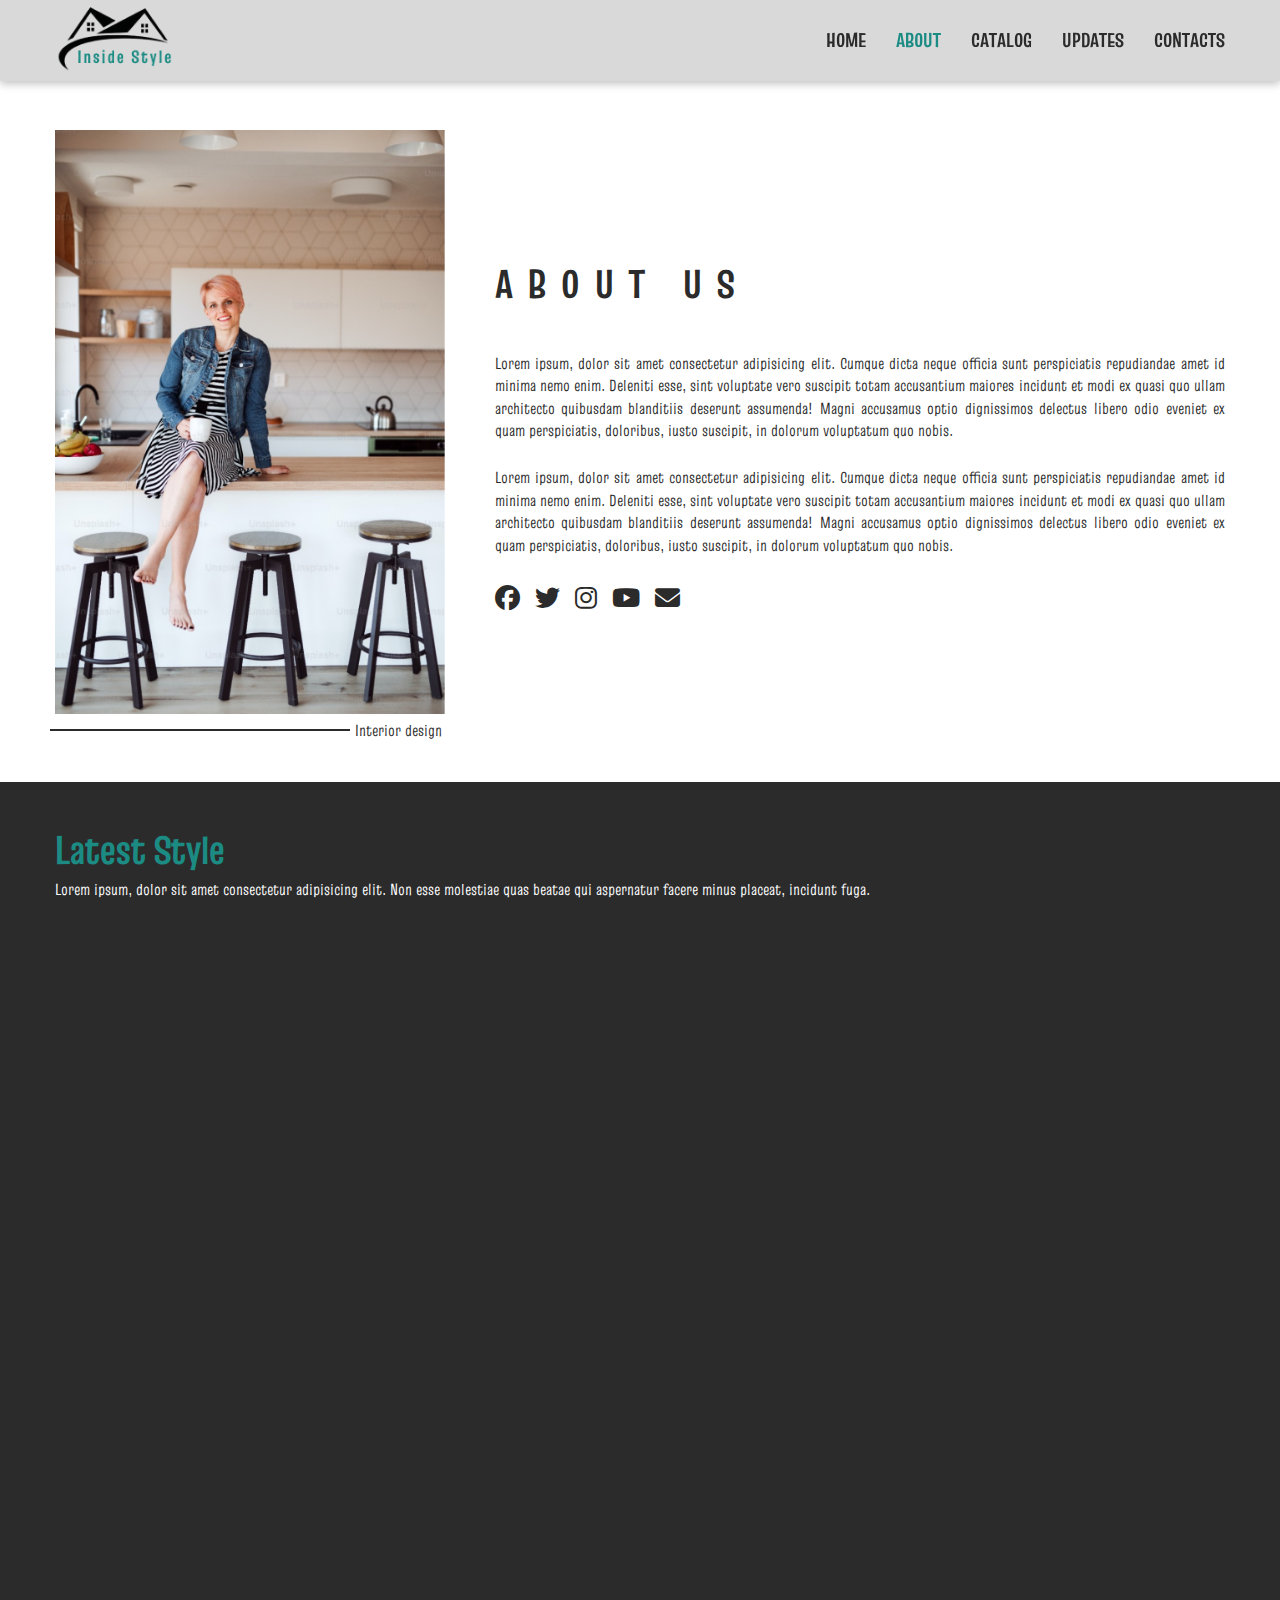
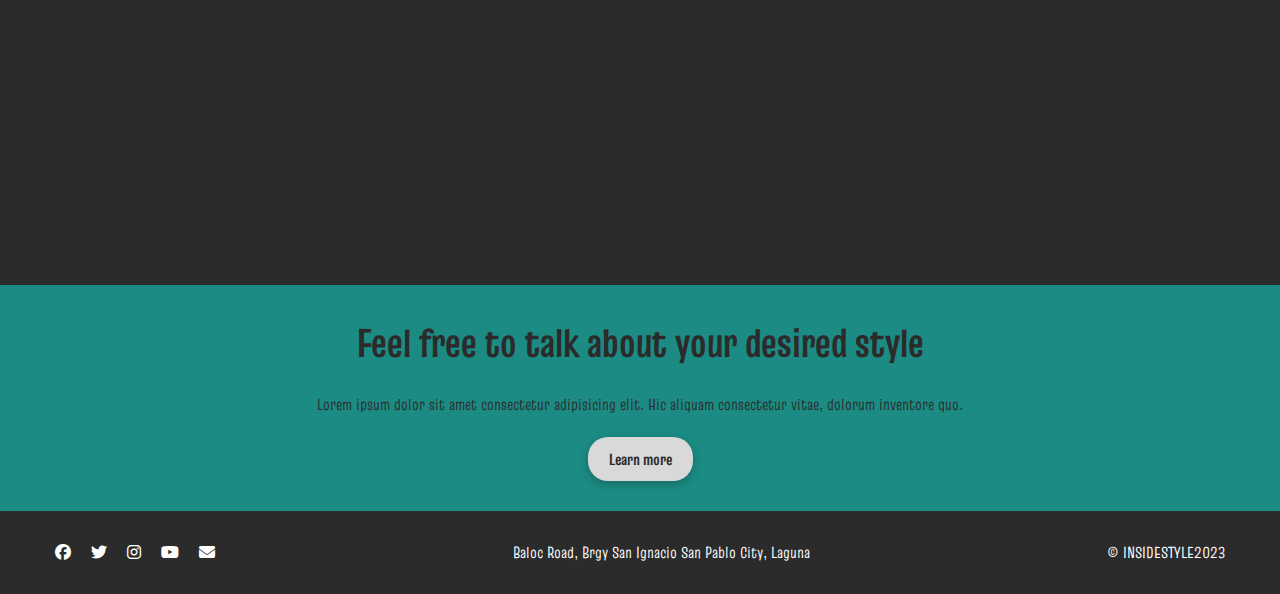
==== commit b406f189: "aos" ====
--- a/src/subpages/about.html
+++ b/src/subpages/about.html
@@ -8,6 +8,7 @@
     <link rel="preconnect" href="https://fonts.gstatic.com" crossorigin>
     <link rel="shortcut icon" href="../img/LOGO.png">
     <link rel="stylesheet" href="https://cdnjs.cloudflare.com/ajax/libs/font-awesome/6.7.2/css/all.min.css">
+    <link href="https://unpkg.com/aos@2.3.1/dist/aos.css" rel="stylesheet">
     <title>Document</title>
 </head>
 <body>
@@ -72,7 +73,8 @@
                 Lorem ipsum, dolor sit amet consectetur adipisicing elit. Non esse molestiae quas beatae qui aspernatur facere minus placeat, incidunt fuga.
             </small>
             <div class="aboutLatest_wrapper">
-                <div class="card">
+                <div class="card" data-aos="fade-up"
+                data-aos-duration="800">
                     <img src="../img/latest-1.png" alt="">
                     <div class="card_details">
                         <h4>Formal Theme</h4>
@@ -81,7 +83,8 @@
                         </p>
                     </div>
                 </div>
-                <div class="card">
+                <div class="card"  data-aos="fade-up"
+                data-aos-duration="800">
                     <img src="../img/latest-2.png" alt="">
                     <div class="card_details">
                         <h4>Modern Theme</h4>
@@ -90,7 +93,8 @@
                         </p>
                     </div>
                 </div>
-                <div class="card">
+                <div class="card" data-aos="fade-up"
+                data-aos-duration="800">
                     <img src="../img/latest-3.png" alt="">
                     <div class="card_details">
                         <h4>Boho Theme</h4>
@@ -99,7 +103,8 @@
                         </p>
                     </div>
                 </div>
-                <div class="card">
+                <div class="card" data-aos="fade-up"
+                data-aos-duration="800">
                     <img src="../img/latest-4.png" alt="">
                     <div class="card_details">
                         <h4>Minimalist Theme</h4>
@@ -108,7 +113,8 @@
                         </p>
                     </div>
                 </div>
-                <div class="card">
+                <div class="card" data-aos="fade-up"
+                data-aos-duration="800">
                     <img src="../img/latest-5.png" alt="">
                     <div class="card_details">
                         <h4>Wood Theme</h4>
@@ -117,7 +123,8 @@
                         </p>
                     </div>
                 </div>
-                <div class="card">
+                <div class="card" data-aos="fade-up"
+                data-aos-duration="800">
                     <img src="../img/latest-6.png" alt="">
                     <div class="card_details">
                         <h4>Spanish Theme</h4>
@@ -159,6 +166,10 @@
     </div>
 </footer>
 
+<script src="https://unpkg.com/aos@2.3.1/dist/aos.js"></script>
 <script src="../js/script.js"></script>
+<script>
+    AOS.init();
+</script>
 </body>
 </html>--- a/src/css/style.css
+++ b/src/css/style.css
@@ -752,7 +752,7 @@
 
 /* ----------UPDATES PAGE BANNER---------- */
 .updatesBanner {
-    padding: 15rem 0 0 0;
+    padding: 15rem 0 10rem 0;
 }
 
 .updatesBanner .updatesBanner_wrapper {
@@ -1026,6 +1026,13 @@
     background-color: var(--light);
     box-shadow: rgba(0, 0, 0, 0.24) 0px 3px 8px;
     max-width: 35rem;
+    transition: all 0.5s ease;
+}
+
+.card:hover {
+    background-color: var(--dark);
+    transition: all 0.5s ease;
+    color: #1b8b83;
 }
 
 .card img {
